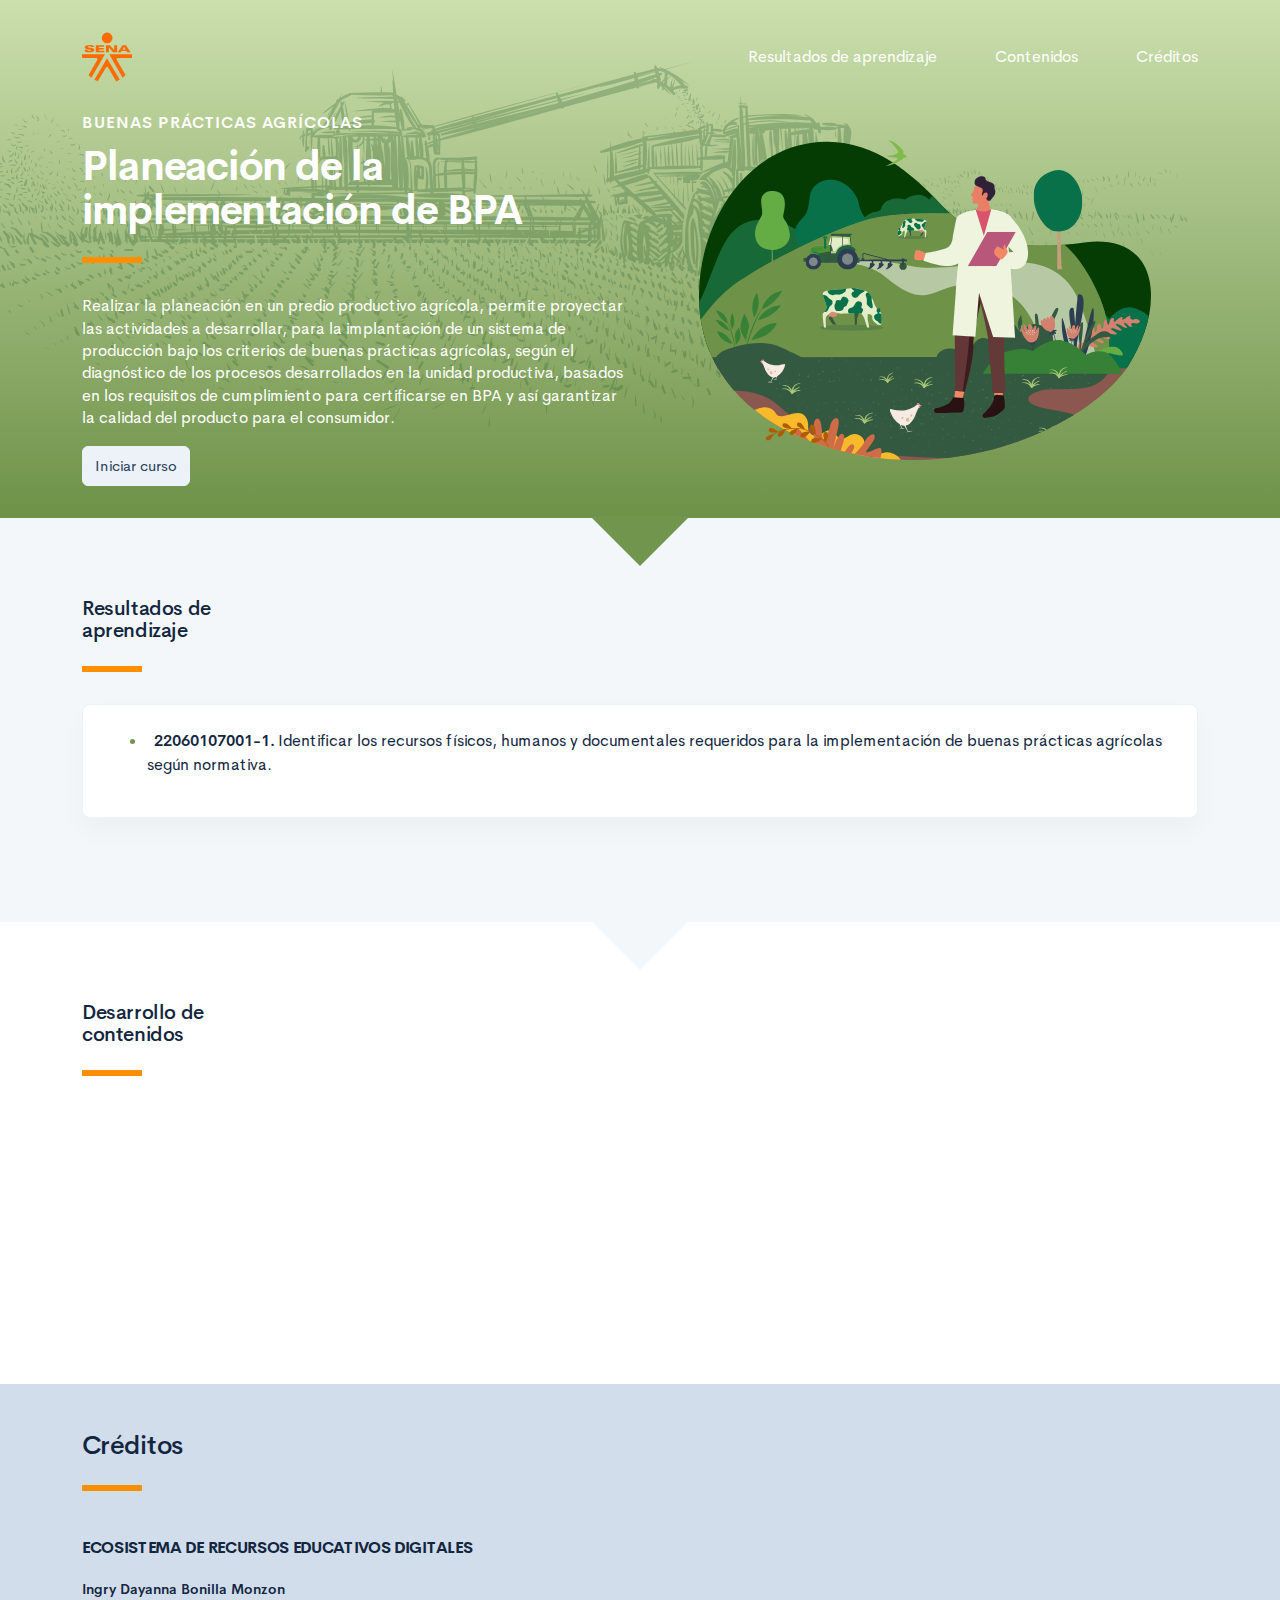
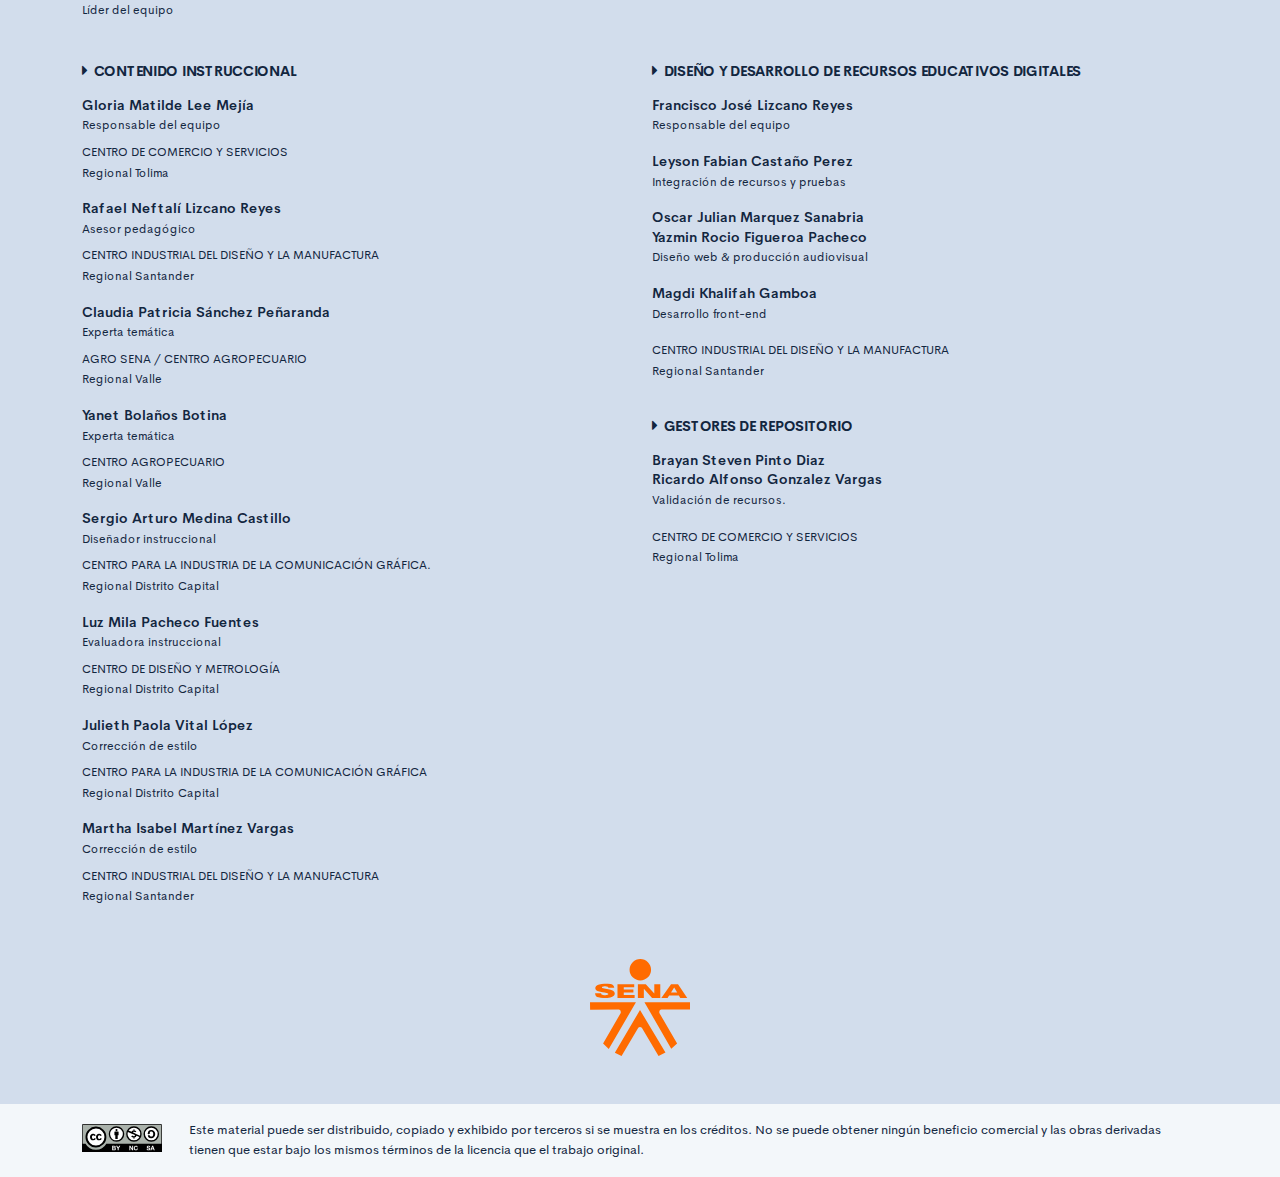
==== public/index.html @ 1af33a02 "carga de contenidos" ====
<!DOCTYPE html>
<html lang="es">
    <head>
        <meta charset="UTF-8">
        <meta name="viewport" content="width=device-width, user-scalable=no, initial-scale=1.0, maximum-scale=1.0, minimum-scale=1.0">
        <title>Planeación de la implementación de BPA</title>
        <meta meta name="description" content="Realizar la planeación en un predio productivo agrícola, permite proyectar las actividades a desarrollar, para la implantación de un sistema de producción bajo los criterios de buenas prácticas agrícolas, según el diagnóstico de los procesos desarrollados en la unidad productiva, basados en los requisitos de cumplimiento para certificarse en BPA y así garantizar la calidad del producto para el consumidor.">
        <link rel="icon" type="image/svg+xml" href="assets/images/logos/senaLogo.svg">
        <link rel="stylesheet" href="assets/fonts/feather/feather.css">
        <link rel="stylesheet" href="assets/fonts/fontawesome/css/font-awesome.css">
        <link href="assets/css/fancybox.css" rel="stylesheet">
        <link href="assets/css/animate.css" rel="stylesheet">
        <link rel="stylesheet" href="assets/css/main.css">
    </head>
    <body class="theme-dark page-header-textura" id="page-home">
        <header class="curso-presentacion page-header" id="CursoPresentacion">
            <div class="page-textura">
                <div class="container">
                    <div class="curso-topbar justify-content-center justify-content-md-between"><a class="curso-topbar__logo"><svg xmlns="http://www.w3.org/2000/svg" width="168.273" height="164.177" viewBox="0 0 168.273 164.177">
                                <path id="SENA_LOGO" data-name="SENA LOGO" d="M85.349,1a18.09,18.09,0,1,0,18.09,18.09h0A18.1,18.1,0,0,0,85.349,1ZM25.617,42.983a33.722,33.722,0,0,0-9.386,1.024,11.156,11.156,0,0,0-5.12,2.56A5.346,5.346,0,0,0,10.086,52.2c.683,1.707,2.56,2.9,4.608,3.584,4.437,1.536,9.386,1.877,13.994,2.731a5.1,5.1,0,0,1,2.389,1.024,1.369,1.369,0,0,1-.683,2.048,9.146,9.146,0,0,1-5.291.683A8.354,8.354,0,0,1,20.5,61.244a1.962,1.962,0,0,1-.853-2.389H9.233A7.663,7.663,0,0,0,10.6,63.463a7.59,7.59,0,0,0,4.267,2.389A28.541,28.541,0,0,0,23.4,66.876,52.426,52.426,0,0,0,35,66.023a11.043,11.043,0,0,0,5.8-2.9,5.358,5.358,0,0,0-1.365-8.533,21.267,21.267,0,0,0-5.8-2.048c-3.072-.683-5.973-1.024-9.045-1.536a9.114,9.114,0,0,1-3.072-.853,1.226,1.226,0,0,1,0-2.219,9.369,9.369,0,0,1,4.437-.683,10.554,10.554,0,0,1,4.608.853A1.877,1.877,0,0,1,31.59,49.81h9.9a5.669,5.669,0,0,0-1.195-3.584A8.875,8.875,0,0,0,35.515,43.5c-3.584-.341-6.827-.512-9.9-.512Zm21.333.683V67.217H75.792V62.1H57.531V57.489H73.744V52.54H57.531V48.786H75.109v-5.12Zm47.615,0H81.253V67.217H91.322V51.346l13.824,15.872h13.824V43.666H108.9v15.7Zm42.495,0L120.676,67.217h10.581l2.56-4.267H150.2l2.389,4.267h11.776l-15.53-23.551ZM142.35,49.3l5.12,8.533h-10.41ZM.7,74.044l.171,12.8L49,86.673c2.389.512,3.925,2.048,3.413,5.8l-29.7,51.711,9.557,9.045L78.01,74.044Zm91.646,0L137.4,152.89l9.9-8.874L117.433,92.3c-.512-3.584.853-5.291,3.413-5.8l48.127.171V74.044ZM84.837,87.185,42.512,159.546l11.264,5.461,28.159-47.615a4.283,4.283,0,0,1,2.9-1.195,4.681,4.681,0,0,1,3.072,1.195l28.159,47.786,11.605-5.973Z" transform="translate(-0.7 -1)" fill="#FF6B00" />
                            </svg>
                        </a><a class="curso-topbar__menubar collapsed btn-menu-responsive d-none" data-toggle="collapse" href="#curso-topbar__nav" aria-expanded="false"><span></span><span></span><span></span></a>
                        <nav class="curso-topbar__nav collapse show d-none d-md-block" id="curso-topbar__nav">
                            <ul class="curso-topbar__list">
                                <li class="curso-topbar__item"><a class="curso-topbar__link" href="#ResultadosAprendizaje"><span class="text-white">Resultados de aprendizaje</span></a></li>
                                <li class="curso-topbar__item"><a class="curso-topbar__link" href="#IndiceTematico"><span class="text-white">Contenidos</span></a></li>
                                <li class="curso-topbar__item"><a class="curso-topbar__link" href="#Creditos"><span class="text-white">Créditos</span></a></li>
                            </ul>
                        </nav>
                    </div>
                    <!--include includes/page-home_header.pug                -->
                    <div class="curso-portada">
                        <div class="row align-items-center">
                            <div class="col-12 col-lg-6">
                                <h3 class="curso-subtitulo" id="curso-titulo-componente">BUENAS PRÁCTICAS AGRÍCOLAS</h3>
                                <h1 class="curso-titulo" id="curso-titulo-tema">Planeación de la implementación de BPA</h1>
                                <div class="brand-line-primary"></div>
                                <p class="curso-descripcion">Realizar la planeación en un predio productivo agrícola, permite proyectar las actividades a desarrollar, para la implantación de un sistema de producción bajo los criterios de buenas prácticas agrícolas, según el diagnóstico de los procesos desarrollados en la unidad productiva, basados en los requisitos de cumplimiento para certificarse en BPA y así garantizar la calidad del producto para el consumidor. </p><a class="curso-btn-iniciar btn btn-light" href="main.html"><span>Iniciar curso</span></a>
                            </div>
                            <div class="col-12 col-lg-6 text-center">
                                <div class="d-none d-lg-block"><img class="curso-imagen estilo-imagen" src="assets/images/header/header_media.svg" /></div>
                            </div>
                        </div>
                    </div>
                </div>
            </div>
        </header>
        <section class="curso-resultados section bg-base-light" id="ResultadosAprendizaje">
            <div class="container">
                <h2> Resultados de <br>aprendizaje</h2>
                <div class="brand-line-primary"></div>
                <div class="card resultado-item">
                    <div class="card-body">
                        <ul class="bg-color-dark">
                            <li> <span><strong>22060107001-1.</strong> Identificar los recursos físicos, humanos y documentales requeridos para la implementación de buenas prácticas agrícolas según normativa.</span></li>
                        </ul>
                    </div>
                </div>
            </div>
        </section>
        <section class="curso-indice-tematico section" id="IndiceTematico">
            <div class="container">
                <h2>Desarrollo de <br>contenidos</h2>
                <div class="brand-line-primary"></div>
                <div class="row justify-content-center">
                    <div class="col-12 col-sm-10">
                        <div class="card wow flipInX" data-wow-delay=".4s">
                            <div class="card-body">
                                <ul class="list-group list-group-flush list my-n3 nav-temas">
                                    <li class="list-group-item nav-tema-item">
                                        <div class="row align-items-center">
                                            <div class="col-auto">
                                                <div class="avatar avatar-sm"><span class="nav-tema-item__icon avatar-title font-size-lg bg-secondary-soft rounded-circle text-primary font-weight-bold">1</span></div>
                                            </div>
                                            <div class="col ml-n2"><span class="nav-tema-item__titulo"> <a href="main.html#page/tema-1/">Implementación BPA</a></span></div>
                                            <div class="col-auto"> <a class="btn btn-light nav-tema-item__btn" href="main.html#page/tema-1/">Ver más</a></div>
                                        </div>
                                    </li>
                                    <li class="list-group-item nav-tema-item">
                                        <div class="row align-items-center">
                                            <div class="col-auto">
                                                <div class="avatar avatar-sm"><span class="nav-tema-item__icon avatar-title font-size-lg bg-secondary-soft rounded-circle text-primary font-weight-bold">2</span></div>
                                            </div>
                                            <div class="col ml-n2"><span class="nav-tema-item__titulo"> <a href="main.html#page/tema-2/">Gestión documental</a></span></div>
                                            <div class="col-auto"> <a class="btn btn-light nav-tema-item__btn" href="main.html#page/tema-2/">Ver más</a></div>
                                        </div>
                                    </li>
                                </ul>
                            </div>
                        </div>
                    </div>
                </div>
            </div>
        </section>
        <footer class="footer" id="Creditos">
            <div class="container">
                <h1>Créditos </h1>
                <div class="brand-line-primary"></div>
                <div class="row">
                    <div class="col-12 col-md-5">
                        <h3 class="footer-subtitulo mb-4">ECOSISTEMA DE RECURSOS EDUCATIVOS DIGITALES </h3>
                        <p class="footer-texto mb-2"><strong>Ingry Dayanna Bonilla Monzon </strong><br /> <span class="text-small">Líder del equipo</span></p>
                    </div>
                </div>
                <div class="row mt-5">
                    <div class="col-12 col-md-6">
                        <h4 class="footer-subtitulo-2 mt-0">
                            <div class="fa fa-caret-right mr-2"></div>Contenido Instruccional
                        </h4>
                        <p class="footer-texto mb-2"><strong>Gloria Matilde Lee Mejía </strong><br /> <span class="text-small">Responsable del equipo</span></p>
                        <p class="footer-texto"><span class="text-small text-uppercase">Centro de Comercio y Servicios</span><br /><span class="text-small">Regional Tolima</span></p>
                        <p class="footer-texto mb-2"><strong>Rafael Neftalí Lizcano Reyes</strong><br /> <span class="text-small">Asesor pedagógico<br /></span></p>
                        <p class="footer-texto"><span class="text-small text-uppercase">CENTRO INDUSTRIAL DEL DISEÑO Y LA MANUFACTURA </span><br /><span class="text-small">Regional Santander </span></p>
                        <p class="footer-texto mb-2"><strong>Claudia Patricia Sánchez Peñaranda</strong><br /><span class="text-small">Experta temática<br /></span></p>
                        <p class="footer-texto"><span class="text-small text-uppercase">Agro SENA / Centro Agropecuario </span><br /><span class="text-small">Regional Valle</span></p>
                        <p class="footer-texto mb-2"><strong>Yanet Bolaños Botina</strong><br /><span class="text-small">Experta temática<br /></span></p>
                        <p class="footer-texto"><span class="text-small text-uppercase">Centro Agropecuario </span><br /><span class="text-small">Regional Valle</span></p>
                        <p class="footer-texto mb-2"><strong>Sergio Arturo Medina Castillo</strong><br /> <span class="text-small">Diseñador instruccional<br /></span></p>
                        <p class="footer-texto"><span class="text-small text-uppercase">Centro para la industria de la Comunicación Gráfica. </span><br /><span class="text-small">Regional Distrito Capital</span></p>
                        <p class="footer-texto mb-2"><strong>Luz Mila Pacheco Fuentes </strong><br /> <span class="text-small">Evaluadora instruccional<br /></span></p>
                        <p class="footer-texto"><span class="text-small text-uppercase">Centro de Diseño y Metrología</span><br /><span class="text-small">Regional Distrito Capital</span></p>
                        <p class="footer-texto mb-2"><strong>Julieth Paola Vital López</strong><br /> <span class="text-small">Corrección de estilo<br /></span></p>
                        <p class="footer-texto"><span class="text-small text-uppercase">Centro para la Industria de la Comunicación Gráfica</span><br /><span class="text-small">Regional Distrito Capital</span></p>
                        <p class="footer-texto mb-2"><strong>Martha Isabel Martínez Vargas</strong><br /> <span class="text-small">Corrección de estilo<br /></span></p>
                        <p class="footer-texto"><span class="text-small text-uppercase">Centro industrial del Diseño y la Manufactura</span><br /><span class="text-small">Regional Santander </span></p>
                    </div>
                    <div class="col-12 col-md-6">
                        <h4 class="footer-subtitulo-2 mt-0">
                            <div class="fa fa-caret-right mr-2"></div>Diseño y desarrollo de recursos educativos digitales
                        </h4>
                        <p class="footer-texto"><strong>Francisco José Lizcano Reyes </strong><br /> <span class="text-small">Responsable del equipo<br /></span></p>
                        <p class="footer-texto"><strong>Leyson Fabian Castaño Perez</strong><br /> <span class="text-small">Integración de recursos y pruebas<br /></span></p>
                        <p class="footer-texto"> <strong>Oscar Julian Marquez Sanabria</strong><br />
                            <strong>Yazmin Rocio Figueroa Pacheco</strong><br /><span class="text-small">Diseño web & producción audiovisual<br /></span></p>
                        <p class="footer-texto"><strong>Magdi Khalifah Gamboa</strong><br /> <span class="text-small">Desarrollo front-end<br /></span></p>
                        <p class="footer-texto"><span class="text-small text-uppercase">CENTRO INDUSTRIAL DEL DISEÑO Y LA MANUFACTURA </span><br /><span class="text-small">Regional Santander</span></p>
                        <h4 class="footer-subtitulo-2 mt-5">
                            <div class="fa fa-caret-right mr-2"></div>Gestores de repositorio
                        </h4>
                        <p class="footer-texto"><strong>Brayan Steven Pinto Diaz</strong><br />
                            <strong>Ricardo Alfonso Gonzalez Vargas</strong><br /> <span class="text-small">Validación de recursos.<br /></span></p>
                        <p class="footer-texto"><span class="text-small text-uppercase">Centro de comercio y servicios </span><br /><span class="text-small">Regional Tolima</span></p>
                    </div>
                </div>
                <div class="row justify-content-center align-items-center mt-5"><img src="assets/images/logos/senaLogo.svg" style="max-width:100px" /></div>
            </div>
        </footer>
        <section id="cc">
            <div class="container">
                <div class="d-flex flex-column flex-sm-row"><span class="pr-3"><i class="icon cc"></i></span><span>Este material puede ser distribuido, copiado y exhibido por terceros si se muestra en los créditos. No se puede obtener ningún beneficio comercial y las obras derivadas tienen que estar bajo los mismos términos de la licencia que el trabajo original.</span></div>
            </div>
        </section>
        <script src="assets/js/vendor.js"></script>
        <script src="assets/js/global.js"> </script>
        <script src="assets/js/pages.js"></script>
    </body>
</html>
---- public/assets/fonts/feather/feather.css ----
@font-face {
  font-family: 'Feather';
  src:
    url('fonts/Feather.ttf?sdxovp') format('truetype'),
    url('fonts/Feather.woff?sdxovp') format('woff'),
    url('fonts/Feather.svg?sdxovp#Feather') format('svg');
  font-weight: normal;
  font-style: normal;
}

.fe {
  /* use !important to prevent issues with browser extensions that change fonts */
  font-family: 'Feather' !important;
  speak: none;
  font-style: normal;
  font-weight: normal;
  font-variant: normal;
  text-transform: none;
  line-height: 1;

  /* Better Font Rendering =========== */
  -webkit-font-smoothing: antialiased;
  -moz-osx-font-smoothing: grayscale;
}

.fe-activity:before {
  content: "\e900";
}
.fe-airplay:before {
  content: "\e901";
}
.fe-alert-circle:before {
  content: "\e902";
}
.fe-alert-octagon:before {
  content: "\e903";
}
.fe-alert-triangle:before {
  content: "\e904";
}
.fe-align-center:before {
  content: "\e905";
}
.fe-align-justify:before {
  content: "\e906";
}
.fe-align-left:before {
  content: "\e907";
}
.fe-align-right:before {
  content: "\e908";
}
.fe-anchor:before {
  content: "\e909";
}
.fe-aperture:before {
  content: "\e90a";
}
.fe-archive:before {
  content: "\e90b";
}
.fe-arrow-down:before {
  content: "\e90c";
}
.fe-arrow-down-circle:before {
  content: "\e90d";
}
.fe-arrow-down-left:before {
  content: "\e90e";
}
.fe-arrow-down-right:before {
  content: "\e90f";
}
.fe-arrow-left:before {
  content: "\e910";
}
.fe-arrow-left-circle:before {
  content: "\e911";
}
.fe-arrow-right:before {
  content: "\e912";
}
.fe-arrow-right-circle:before {
  content: "\e913";
}
.fe-arrow-up:before {
  content: "\e914";
}
.fe-arrow-up-circle:before {
  content: "\e915";
}
.fe-arrow-up-left:before {
  content: "\e916";
}
.fe-arrow-up-right:before {
  content: "\e917";
}
.fe-at-sign:before {
  content: "\e918";
}
.fe-award:before {
  content: "\e919";
}
.fe-bar-chart:before {
  content: "\e91a";
}
.fe-bar-chart-2:before {
  content: "\e91b";
}
.fe-battery:before {
  content: "\e91c";
}
.fe-battery-charging:before {
  content: "\e91d";
}
.fe-bell:before {
  content: "\e91e";
}
.fe-bell-off:before {
  content: "\e91f";
}
.fe-bluetooth:before {
  content: "\e920";
}
.fe-bold:before {
  content: "\e921";
}
.fe-book:before {
  content: "\e922";
}
.fe-book-open:before {
  content: "\e923";
}
.fe-bookmark:before {
  content: "\e924";
}
.fe-box:before {
  content: "\e925";
}
.fe-briefcase:before {
  content: "\e926";
}
.fe-calendar:before {
  content: "\e927";
}
.fe-camera:before {
  content: "\e928";
}
.fe-camera-off:before {
  content: "\e929";
}
.fe-cast:before {
  content: "\e92a";
}
.fe-check:before {
  content: "\e92b";
}
.fe-check-circle:before {
  content: "\e92c";
}
.fe-check-square:before {
  content: "\e92d";
}
.fe-chevron-down:before {
  content: "\e92e";
}
.fe-chevron-left:before {
  content: "\e92f";
}
.fe-chevron-right:before {
  content: "\e930";
}
.fe-chevron-up:before {
  content: "\e931";
}
.fe-chevrons-down:before {
  content: "\e932";
}
.fe-chevrons-left:before {
  content: "\e933";
}
.fe-chevrons-right:before {
  content: "\e934";
}
.fe-chevrons-up:before {
  content: "\e935";
}
.fe-chrome:before {
  content: "\e936";
}
.fe-circle:before {
  content: "\e937";
}
.fe-clipboard:before {
  content: "\e938";
}
.fe-clock:before {
  content: "\e939";
}
.fe-cloud:before {
  content: "\e93a";
}
.fe-cloud-drizzle:before {
  content: "\e93b";
}
.fe-cloud-lightning:before {
  content: "\e93c";
}
.fe-cloud-off:before {
  content: "\e93d";
}
.fe-cloud-rain:before {
  content: "\e93e";
}
.fe-cloud-snow:before {
  content: "\e93f";
}
.fe-code:before {
  content: "\e940";
}
.fe-codepen:before {
  content: "\e941";
}
.fe-command:before {
  content: "\e942";
}
.fe-compass:before {
  content: "\e943";
}
.fe-copy:before {
  content: "\e944";
}
.fe-corner-down-left:before {
  content: "\e945";
}
.fe-corner-down-right:before {
  content: "\e946";
}
.fe-corner-left-down:before {
  content: "\e947";
}
.fe-corner-left-up:before {
  content: "\e948";
}
.fe-corner-right-down:before {
  content: "\e949";
}
.fe-corner-right-up:before {
  content: "\e94a";
}
.fe-corner-up-left:before {
  content: "\e94b";
}
.fe-corner-up-right:before {
  content: "\e94c";
}
.fe-cpu:before {
  content: "\e94d";
}
.fe-credit-card:before {
  content: "\e94e";
}
.fe-crop:before {
  content: "\e94f";
}
.fe-crosshair:before {
  content: "\e950";
}
.fe-database:before {
  content: "\e951";
}
.fe-delete:before {
  content: "\e952";
}
.fe-disc:before {
  content: "\e953";
}
.fe-dollar-sign:before {
  content: "\e954";
}
.fe-download:before {
  content: "\e955";
}
.fe-download-cloud:before {
  content: "\e956";
}
.fe-droplet:before {
  content: "\e957";
}
.fe-edit:before {
  content: "\e958";
}
.fe-edit-2:before {
  content: "\e959";
}
.fe-edit-3:before {
  content: "\e95a";
}
.fe-external-link:before {
  content: "\e95b";
}
.fe-eye:before {
  content: "\e95c";
}
.fe-eye-off:before {
  content: "\e95d";
}
.fe-facebook:before {
  content: "\e95e";
}
.fe-fast-forward:before {
  content: "\e95f";
}
.fe-feather:before {
  content: "\e960";
}
.fe-file:before {
  content: "\e961";
}
.fe-file-minus:before {
  content: "\e962";
}
.fe-file-plus:before {
  content: "\e963";
}
.fe-file-text:before {
  content: "\e964";
}
.fe-film:before {
  content: "\e965";
}
.fe-filter:before {
  content: "\e966";
}
.fe-flag:before {
  content: "\e967";
}
.fe-folder:before {
  content: "\e968";
}
.fe-folder-minus:before {
  content: "\e969";
}
.fe-folder-plus:before {
  content: "\e96a";
}
.fe-gift:before {
  content: "\e96b";
}
.fe-git-branch:before {
  content: "\e96c";
}
.fe-git-commit:before {
  content: "\e96d";
}
.fe-git-merge:before {
  content: "\e96e";
}
.fe-git-pull-request:before {
  content: "\e96f";
}
.fe-github:before {
  content: "\e970";
}
.fe-gitlab:before {
  content: "\e971";
}
.fe-globe:before {
  content: "\e972";
}
.fe-grid:before {
  content: "\e973";
}
.fe-hard-drive:before {
  content: "\e974";
}
.fe-hash:before {
  content: "\e975";
}
.fe-headphones:before {
  content: "\e976";
}
.fe-heart:before {
  content: "\e977";
}
.fe-help-circle:before {
  content: "\e978";
}
.fe-home:before {
  content: "\e979";
}
.fe-image:before {
  content: "\e97a";
}
.fe-inbox:before {
  content: "\e97b";
}
.fe-info:before {
  content: "\e97c";
}
.fe-instagram:before {
  content: "\e97d";
}
.fe-italic:before {
  content: "\e97e";
}
.fe-layers:before {
  content: "\e97f";
}
.fe-layout:before {
  content: "\e980";
}
.fe-life-buoy:before {
  content: "\e981";
}
.fe-link:before {
  content: "\e982";
}
.fe-link-2:before {
  content: "\e983";
}
.fe-linkedin:before {
  content: "\e984";
}
.fe-list:before {
  content: "\e985";
}
.fe-loader:before {
  content: "\e986";
}
.fe-lock:before {
  content: "\e987";
}
.fe-log-in:before {
  content: "\e988";
}
.fe-log-out:before {
  content: "\e989";
}
.fe-mail:before {
  content: "\e98a";
}
.fe-map:before {
  content: "\e98b";
}
.fe-map-pin:before {
  content: "\e98c";
}
.fe-maximize:before {
  content: "\e98d";
}
.fe-maximize-2:before {
  content: "\e98e";
}
.fe-menu:before {
  content: "\e98f";
}
.fe-message-circle:before {
  content: "\e990";
}
.fe-message-square:before {
  content: "\e991";
}
.fe-mic:before {
  content: "\e992";
}
.fe-mic-off:before {
  content: "\e993";
}
.fe-minimize:before {
  content: "\e994";
}
.fe-minimize-2:before {
  content: "\e995";
}
.fe-minus:before {
  content: "\e996";
}
.fe-minus-circle:before {
  content: "\e997";
}
.fe-minus-square:before {
  content: "\e998";
}
.fe-monitor:before {
  content: "\e999";
}
.fe-moon:before {
  content: "\e99a";
}
.fe-more-horizontal:before {
  content: "\e99b";
}
.fe-more-vertical:before {
  content: "\e99c";
}
.fe-move:before {
  content: "\e99d";
}
.fe-music:before {
  content: "\e99e";
}
.fe-navigation:before {
  content: "\e99f";
}
.fe-navigation-2:before {
  content: "\e9a0";
}
.fe-octagon:before {
  content: "\e9a1";
}
.fe-package:before {
  content: "\e9a2";
}
.fe-paperclip:before {
  content: "\e9a3";
}
.fe-pause:before {
  content: "\e9a4";
}
.fe-pause-circle:before {
  content: "\e9a5";
}
.fe-percent:before {
  content: "\e9a6";
}
.fe-phone:before {
  content: "\e9a7";
}
.fe-phone-call:before {
  content: "\e9a8";
}
.fe-phone-forwarded:before {
  content: "\e9a9";
}
.fe-phone-incoming:before {
  content: "\e9aa";
}
.fe-phone-missed:before {
  content: "\e9ab";
}
.fe-phone-off:before {
  content: "\e9ac";
}
.fe-phone-outgoing:before {
  content: "\e9ad";
}
.fe-pie-chart:before {
  content: "\e9ae";
}
.fe-play:before {
  content: "\e9af";
}
.fe-play-circle:before {
  content: "\e9b0";
}
.fe-plus:before {
  content: "\e9b1";
}
.fe-plus-circle:before {
  content: "\e9b2";
}
.fe-plus-square:before {
  content: "\e9b3";
}
.fe-pocket:before {
  content: "\e9b4";
}
.fe-power:before {
  content: "\e9b5";
}
.fe-printer:before {
  content: "\e9b6";
}
.fe-radio:before {
  content: "\e9b7";
}
.fe-refresh-ccw:before {
  content: "\e9b8";
}
.fe-refresh-cw:before {
  content: "\e9b9";
}
.fe-repeat:before {
  content: "\e9ba";
}
.fe-rewind:before {
  content: "\e9bb";
}
.fe-rotate-ccw:before {
  content: "\e9bc";
}
.fe-rotate-cw:before {
  content: "\e9bd";
}
.fe-rss:before {
  content: "\e9be";
}
.fe-save:before {
  content: "\e9bf";
}
.fe-scissors:before {
  content: "\e9c0";
}
.fe-search:before {
  content: "\e9c1";
}
.fe-send:before {
  content: "\e9c2";
}
.fe-server:before {
  content: "\e9c3";
}
.fe-settings:before {
  content: "\e9c4";
}
.fe-share:before {
  content: "\e9c5";
}
.fe-share-2:before {
  content: "\e9c6";
}
.fe-shield:before {
  content: "\e9c7";
}
.fe-shield-off:before {
  content: "\e9c8";
}
.fe-shopping-bag:before {
  content: "\e9c9";
}
.fe-shopping-cart:before {
  content: "\e9ca";
}
.fe-shuffle:before {
  content: "\e9cb";
}
.fe-sidebar:before {
  content: "\e9cc";
}
.fe-skip-back:before {
  content: "\e9cd";
}
.fe-skip-forward:before {
  content: "\e9ce";
}
.fe-slack:before {
  content: "\e9cf";
}
.fe-slash:before {
  content: "\e9d0";
}
.fe-sliders:before {
  content: "\e9d1";
}
.fe-smartphone:before {
  content: "\e9d2";
}
.fe-speaker:before {
  content: "\e9d3";
}
.fe-square:before {
  content: "\e9d4";
}
.fe-star:before {
  content: "\e9d5";
}
.fe-stop-circle:before {
  content: "\e9d6";
}
.fe-sun:before {
  content: "\e9d7";
}
.fe-sunrise:before {
  content: "\e9d8";
}
.fe-sunset:before {
  content: "\e9d9";
}
.fe-tablet:before {
  content: "\e9da";
}
.fe-tag:before {
  content: "\e9db";
}
.fe-target:before {
  content: "\e9dc";
}
.fe-terminal:before {
  content: "\e9dd";
}
.fe-thermometer:before {
  content: "\e9de";
}
.fe-thumbs-down:before {
  content: "\e9df";
}
.fe-thumbs-up:before {
  content: "\e9e0";
}
.fe-toggle-left:before {
  content: "\e9e1";
}
.fe-toggle-right:before {
  content: "\e9e2";
}
.fe-trash:before {
  content: "\e9e3";
}
.fe-trash-2:before {
  content: "\e9e4";
}
.fe-trending-down:before {
  content: "\e9e5";
}
.fe-trending-up:before {
  content: "\e9e6";
}
.fe-triangle:before {
  content: "\e9e7";
}
.fe-truck:before {
  content: "\e9e8";
}
.fe-tv:before {
  content: "\e9e9";
}
.fe-twitter:before {
  content: "\e9ea";
}
.fe-type:before {
  content: "\e9eb";
}
.fe-umbrella:before {
  content: "\e9ec";
}
.fe-underline:before {
  content: "\e9ed";
}
.fe-unlock:before {
  content: "\e9ee";
}
.fe-upload:before {
  content: "\e9ef";
}
.fe-upload-cloud:before {
  content: "\e9f0";
}
.fe-user:before {
  content: "\e9f1";
}
.fe-user-check:before {
  content: "\e9f2";
}
.fe-user-minus:before {
  content: "\e9f3";
}
.fe-user-plus:before {
  content: "\e9f4";
}
.fe-user-x:before {
  content: "\e9f5";
}
.fe-users:before {
  content: "\e9f6";
}
.fe-video:before {
  content: "\e9f7";
}
.fe-video-off:before {
  content: "\e9f8";
}
.fe-voicemail:before {
  content: "\e9f9";
}
.fe-volume:before {
  content: "\e9fa";
}
.fe-volume-1:before {
  content: "\e9fb";
}
.fe-volume-2:before {
  content: "\e9fc";
}
.fe-volume-x:before {
  content: "\e9fd";
}
.fe-watch:before {
  content: "\e9fe";
}
.fe-wifi:before {
  content: "\e9ff";
}
.fe-wifi-off:before {
  content: "\ea00";
}
.fe-wind:before {
  content: "\ea01";
}
.fe-x:before {
  content: "\ea02";
}
.fe-x-circle:before {
  content: "\ea03";
}
.fe-x-square:before {
  content: "\ea04";
}
.fe-youtube:before {
  content: "\ea05";
}
.fe-zap:before {
  content: "\ea06";
}
.fe-zap-off:before {
  content: "\ea07";
}
.fe-zoom-in:before {
  content: "\ea08";
}
.fe-zoom-out:before {
  content: "\ea09";
}
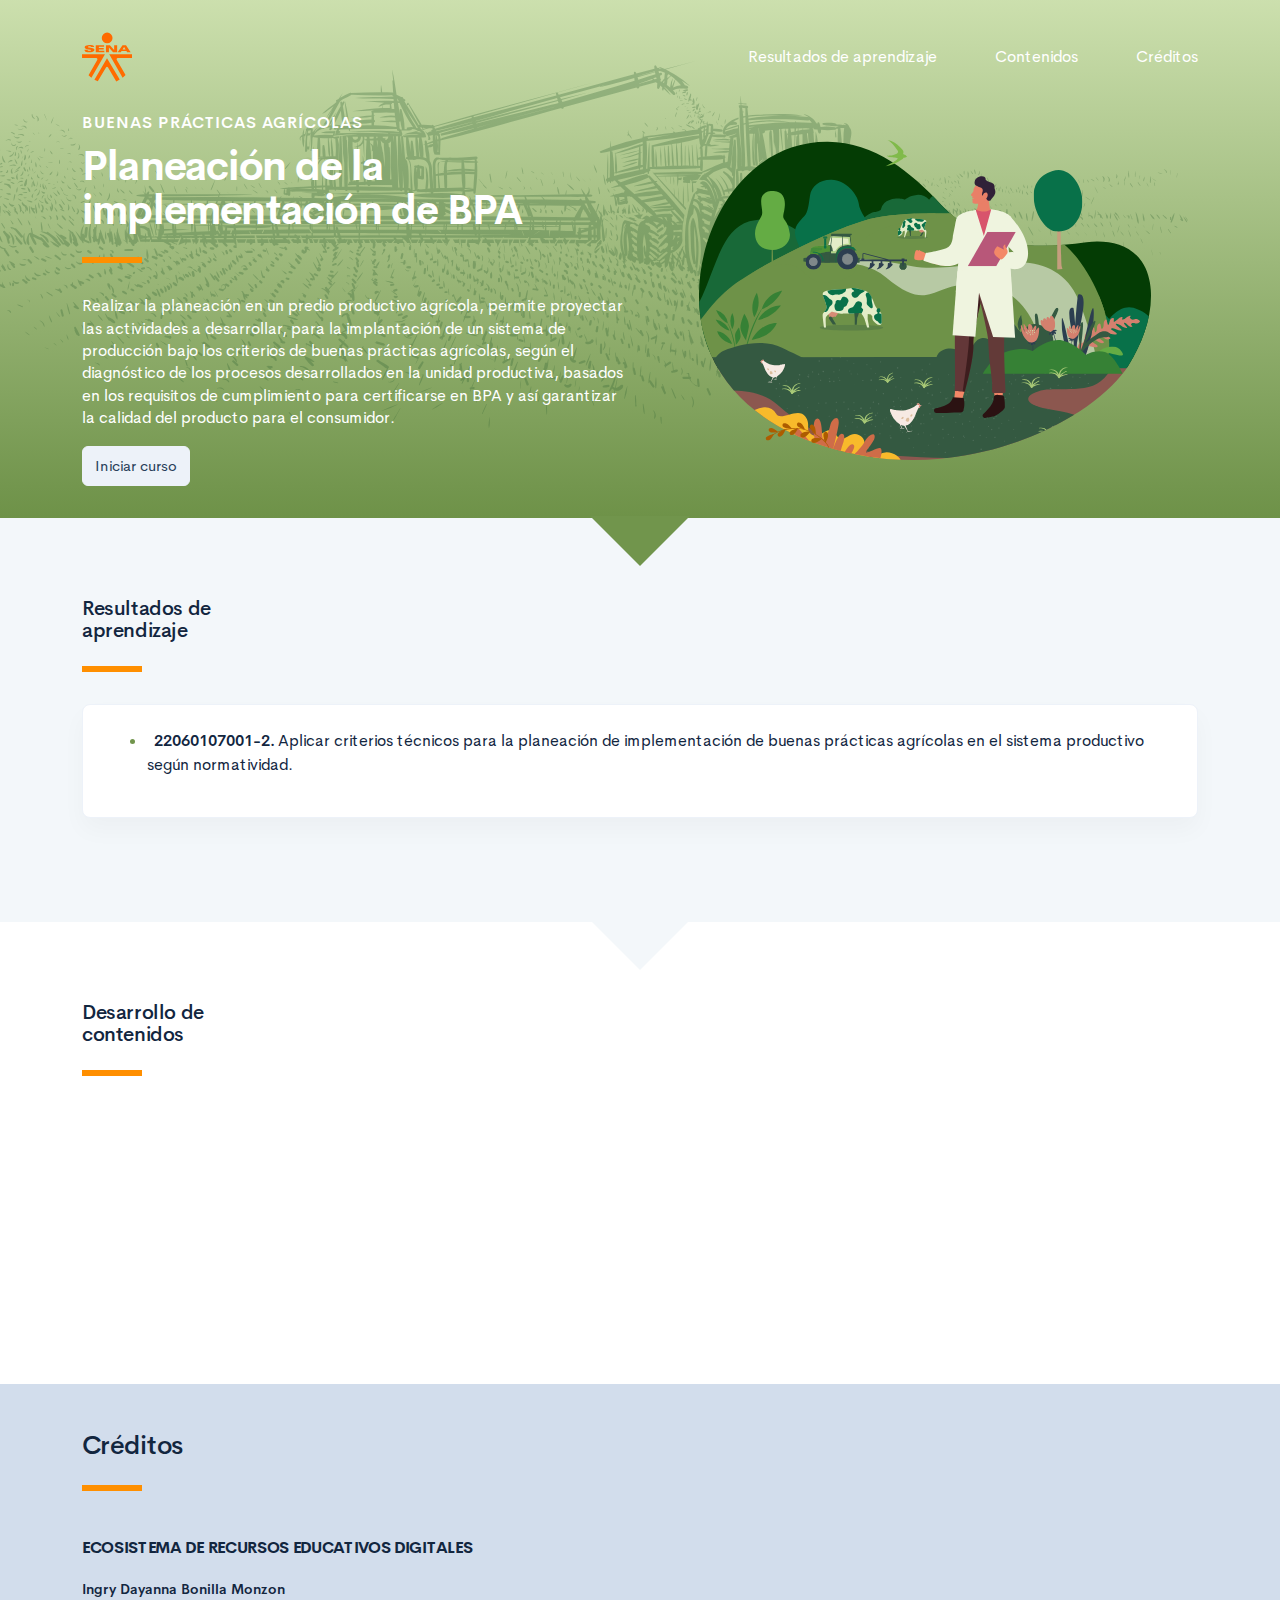
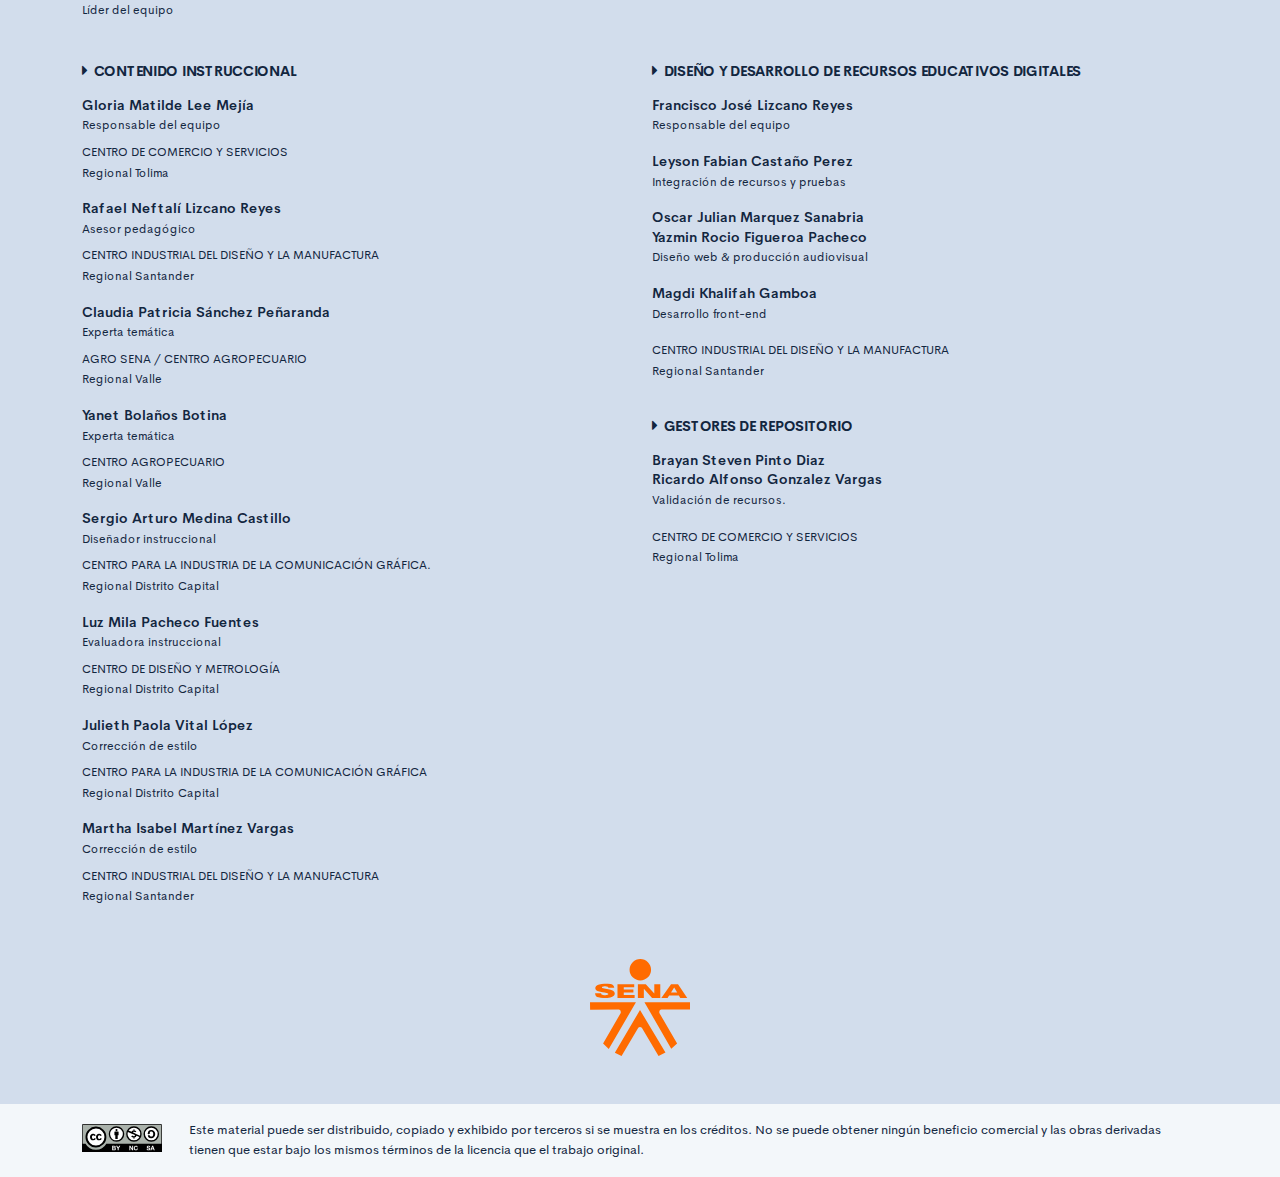
==== commit 9e886dfd: "Ajustes D.I. y estilo" ====
--- a/public/index.html
+++ b/public/index.html
@@ -52,7 +52,7 @@
                 <div class="card resultado-item">
                     <div class="card-body">
                         <ul class="bg-color-dark">
-                            <li> <span><strong>22060107001-1.</strong> Identificar los recursos físicos, humanos y documentales requeridos para la implementación de buenas prácticas agrícolas según normativa.</span></li>
+                            <li> <span><strong>22060107001-2.</strong> Aplicar criterios técnicos para la planeación de implementación de buenas prácticas agrícolas en el sistema productivo según normatividad.</span></li>
                         </ul>
                     </div>
                 </div>
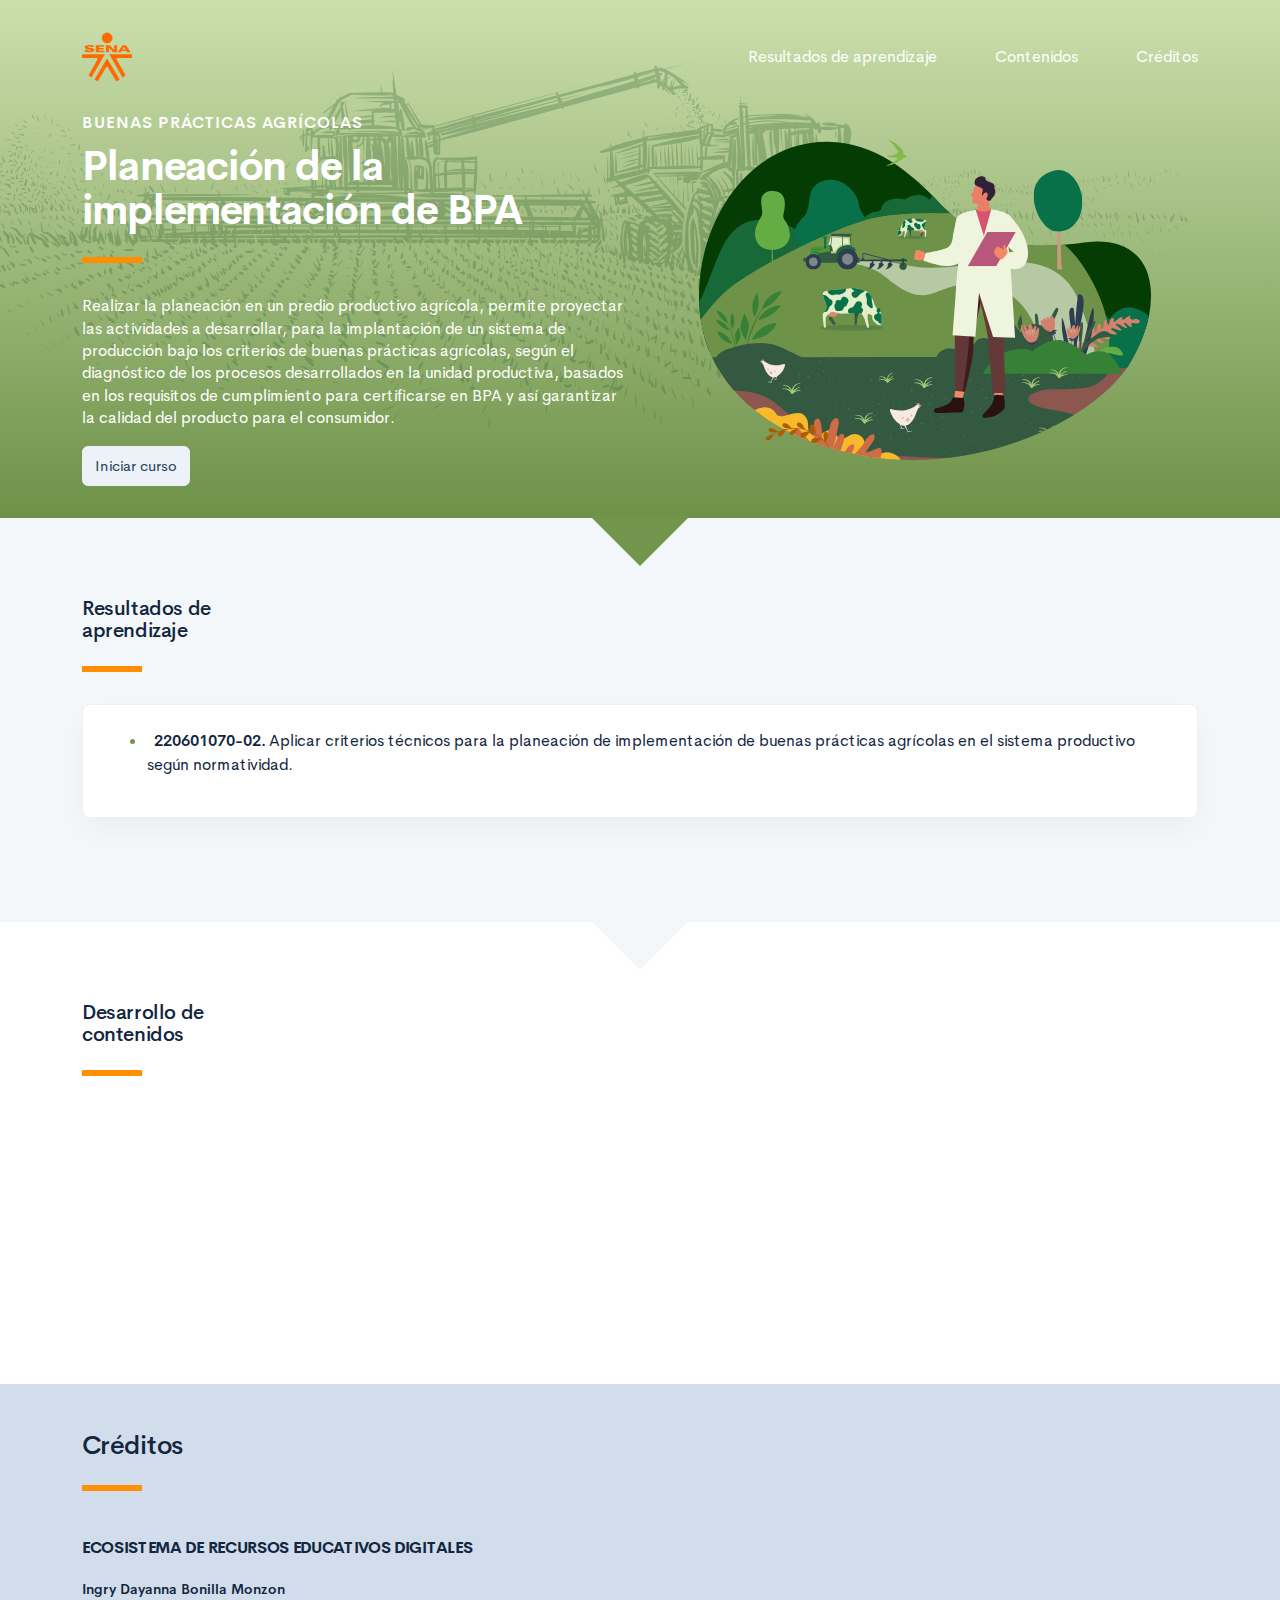
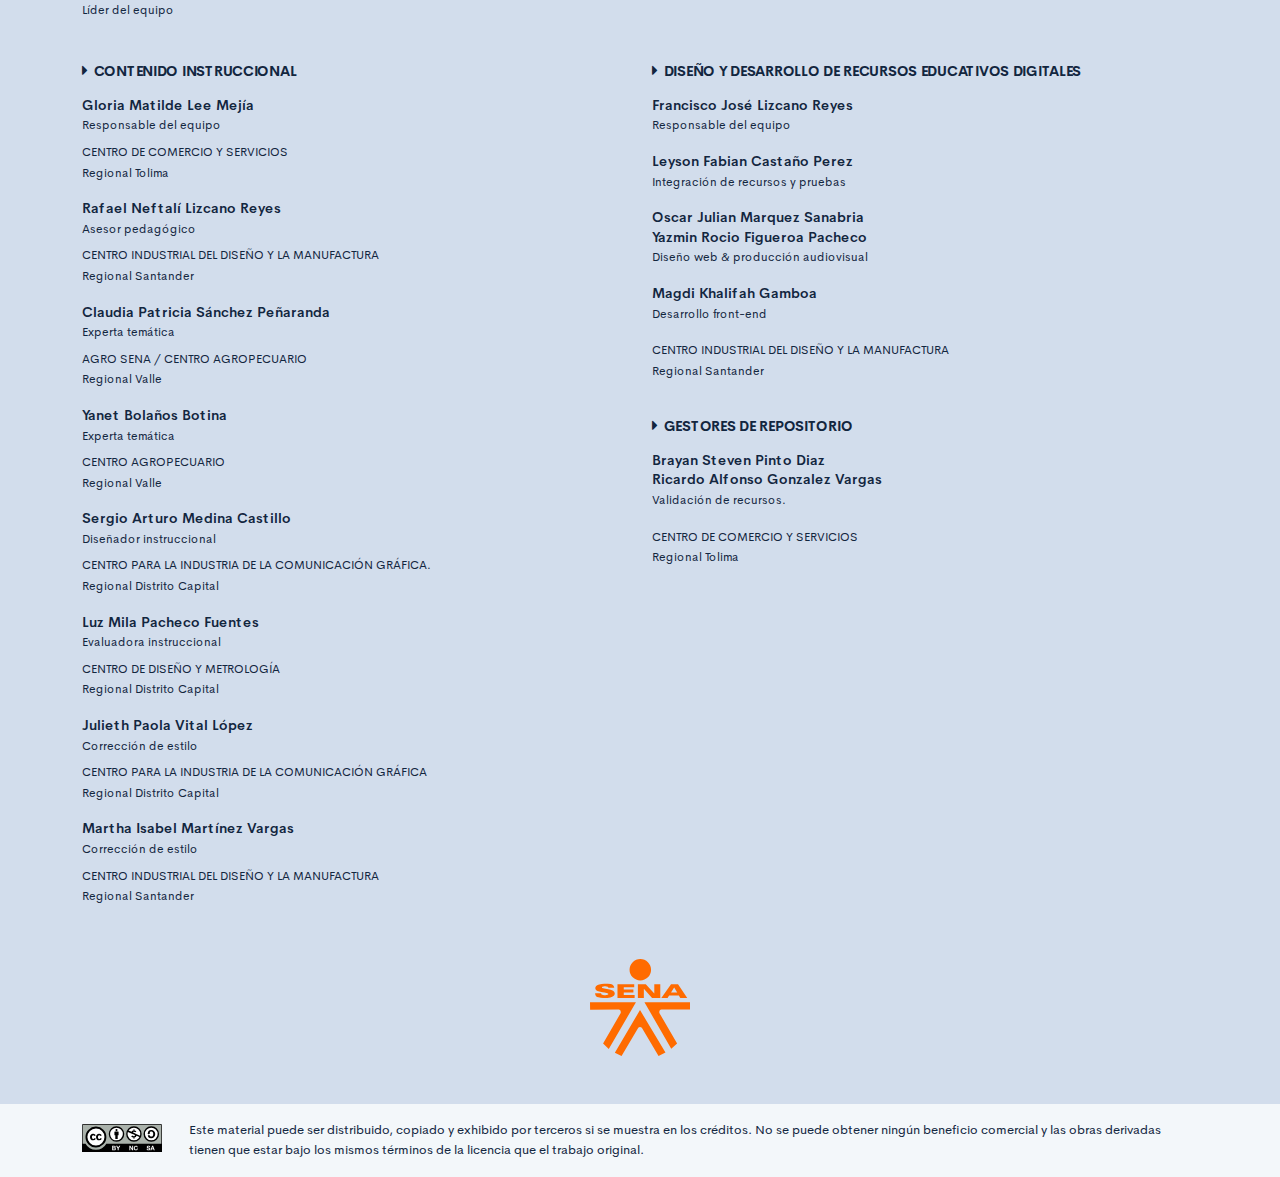
==== commit 96f5ba46: "empaquetado" ====
--- a/public/index.html
+++ b/public/index.html
@@ -52,7 +52,7 @@
                 <div class="card resultado-item">
                     <div class="card-body">
                         <ul class="bg-color-dark">
-                            <li> <span><strong>22060107001-2.</strong> Aplicar criterios técnicos para la planeación de implementación de buenas prácticas agrícolas en el sistema productivo según normatividad.</span></li>
+                            <li> <span><strong>220601070-02.</strong> Aplicar criterios técnicos para la planeación de implementación de buenas prácticas agrícolas en el sistema productivo según normatividad.</span></li>
                         </ul>
                     </div>
                 </div>
